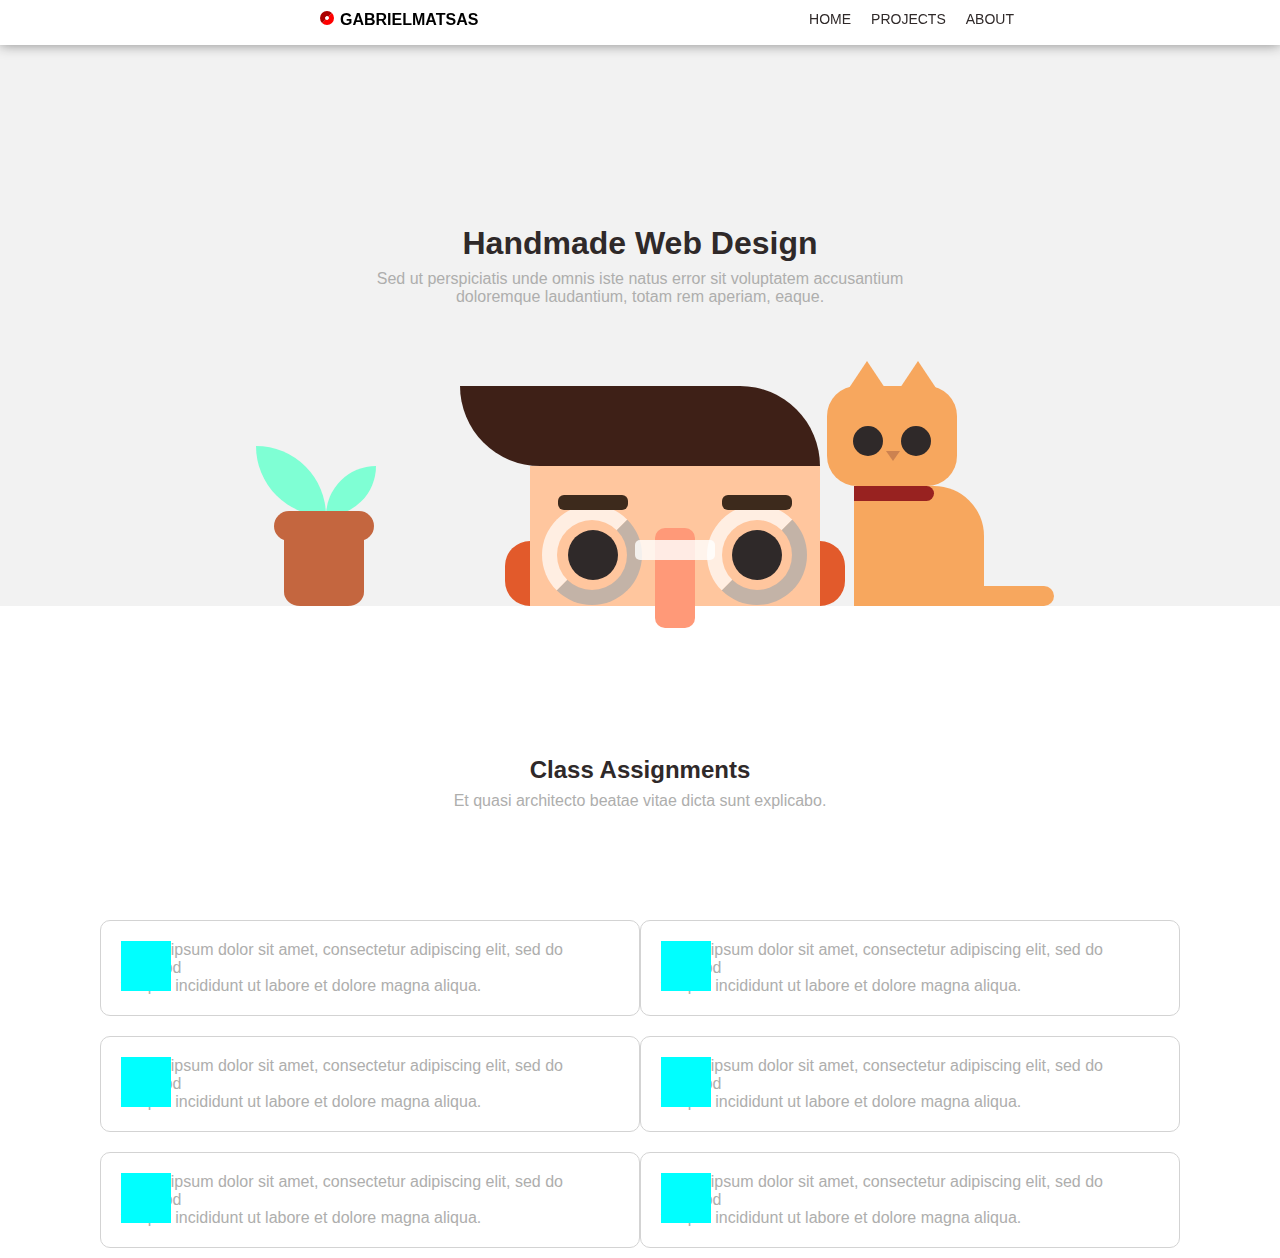
==== index.html @ 191ae633 "updating" ====
<!DOCTYPE html>
<html>

    
    
<head>
    <link rel="stylesheet" href="styles.css">
</head>

    
    
<body>
    
    <div class="navbar">
        <div class="logo">
            <div class="logocircle"></div>
            <div class="logoname"><b>GABRIELMATSAS</b></div>
        </div>
        <div class="navigation">
            <a href="index.html">HOME</a>
            <a href="#">PROJECTS</a>
            <a href="#">ABOUT</a>
        </div>
    </div>
    
    <div class="websitetop">
        <div class="websiteheader"><h1>Handmade Web Design</h1></div>
        
        <div class="websiteheadersubtitle"><p>Sed ut perspiciatis unde omnis iste natus error sit voluptatem accusantium 
        <br>doloremque laudantium, totam rem aperiam, eaque.</p></div>
        
        <div class="websitebanner">
            <div class="leftbox">
                <div class="plant1">
                <div class="plant1leaf1"></div>
                <div class="plant1leaf2"></div>
                <div class="plant1potlip"></div>
                <div class="plant1pot"></div>
    </div>
            </div>
            
            
            <div class="head">
            <div class="hair"></div>
            <div class="face">
                <div class="glasses-left"></div>
                <div class="glasses-right"></div>
                <div class="glasses-bridge"></div>
                <div class="eye-left"></div>
                <div class="eye-right"></div>
                <div class="nose"></div>
                <div class="ear-left"></div>
                <div class="ear-right"></div>
            </div>
            </div>
            <div class="rightbox">
    <div class="cat1">
        <div class="cathead">
            <div class="catear1"></div>
            <div class="catear2"></div>
            <div class="cateye1"></div>
            <div class="cateye2"></div>
            <div class="catnose"></div>
        </div>
        <div class="catbody">
            <div class="catcollar"></div>
            <div class="cattail"></div>
        </div>
    </div>
            </div>
        </div>
        
        <div class="assignmentsheader"><h2>Class Assignments</h2></div>
        
        <div class="assignmentsheadersubtitle"><p>Et quasi architecto beatae vitae dicta sunt explicabo.</p></div>
        
    </div>
        
        <div class="assignments">
            

            <div class="assignmentsrow1">
                <div class="websitesketches">
                    <div class="websitesketcheslogo"></div>
                    <div class="websitesketchesdesc">
                        <p>Lorem ipsum dolor sit amet, consectetur adipiscing elit, sed do eiusmod<br>tempor incididunt ut labore et dolore magna aliqua.</p></div>
                </div>
                <div class="independentstudies">
                    <div class="independentstudieslogo"></div>
                    <div class="independentstudiesdesc">
                        <p>Lorem ipsum dolor sit amet, consectetur adipiscing elit, sed do eiusmod<br>tempor incididunt ut labore et dolore magna aliqua.</p></div>
                </div>
            </div>
        
            <div class="assignmentsrow2">
                <div class="arenachannel">
                    <div class="arenachannellogo"></div>
                    <div class="arenachanneldesc">
                        <p>Lorem ipsum dolor sit amet, consectetur adipiscing elit, sed do eiusmod<br>tempor incididunt ut labore et dolore magna aliqua.</p></div>
                </div>
                <div class="instagram">
                    <div class="instagramlogo"></div>
                    <div class="instagramdesc">
                        <p>Lorem ipsum dolor sit amet, consectetur adipiscing elit, sed do eiusmod<br>tempor incididunt ut labore et dolore magna aliqua.</p></div>
                </div>
            </div>
     
            <div class="assignmentsrow3">
                <div class="classzoom">
                    <div class="classzoomlogo"></div>
                    <div class="classzoomdesc">
                        <p>Lorem ipsum dolor sit amet, consectetur adipiscing elit, sed do eiusmod<br>tempor incididunt ut labore et dolore magna aliqua.</p></div>
                </div>
                <div class="classwebsite">
                    <div class="classwebsitelogo"></div>
                    <div class="classwebsitedesc">
                        <p>Lorem ipsum dolor sit amet, consectetur adipiscing elit, sed do eiusmod<br>tempor incididunt ut labore et dolore magna aliqua.</p></div>
                </div>
            </div>
            
            
        </div>
    
</body>

    
    
</html>
---- styles.css ----
* {
    margin: 0;
    padding: 0;
    box-sizing: border-box;
}

body
{
    background-color: #f2f2f2;
    font-family: 'helvetica', sans-serif;
    font-style: normal;
    margin: 0px;
    padding: 0px;
}

a {
    font-family: 'helvetica', sans-serif;
    font-size: 14px;
    font-style: bold; 
    color: #2f2929;
    text-decoration: none;
    padding-left: 10px;
    padding-right: 10px;
}

h1
{
    font-family: 'helvetica', sans-serif;
    font-style: normal; 
    color: #2f2929;
}

h2 {
    font-family: 'helvetica', sans-serif;
    font-style: normal; 
    color: #2f2929;
}

h3 {
    font-family: 'helvetica', sans-serif;
    font-style: normal; 
    color: #2f2929;
    font-size: 16px;
}

p {
    font-family: 'helvetica', sans-serif;
    font-style: normal; 
    color: #aeaead; 
}

.navbar {
    z-index: 99999;
    position: sticky;
    top: 0;
    display: flex;
    margin: 0;
    background-color: #ffffff;
    width: 100vw;
    height: 45px;
    box-shadow: 0px 0px 12px 0px #888888;
}

.logo {
    position: absolute;
    display: flex;
    left: 25%;
    top: 25%;
}

.logocircle {
    position: absolute;
    width: 14px;
    height: 14px;
    border-style: inset;
    border-color: red;
    border-radius: 50%;
    border-width: 5px;
}

.logoname {
    padding-left: 20px;
}

.navigation {
    position: absolute;
    display: flex;
    right: 20%;
    top: 25%;
}

.websitetop {
    position: flex;
    align-items: center;
    align-content: center;
    text-align: center;
}

.websiteheader {
    padding-top: 180px;

}

.websiteheadersubtitle {
    padding-top: 8px;
}

.websitebanner {
    margin: 0;
    padding-top: 100px;
    box-sizing: border-box;
    width: 100vw;
    height: 300px;
    display: flex;
    justify-content: center;
    align-items: center;
}

.leftbox {
    left: 20%;
    display: flex;
    position: absolute;
    width: 200px;
    height: 200px;
}

.plant1 {
    display: flex;
    position: absolute;
    height: 200px;
    width: 200px;
}

.plant1leaf1 {
    position: absolute;
    background-color: aquamarine;
    height: 50px;
    width: 50px;
    border-radius: 50px 0;
    transform: translate (-50%, -50%);
    right: 40%;
    top: 60px;
}

.plant1leaf2 {
    position: absolute;
    background-color: aquamarine;
    height: 70px;
    width: 70px;
    border-radius: 0 70px;
    transform: translate (-50%, -50%);
    top: 40px;
}

.plant1potlip {
    position: absolute;
    background-color: #c4663f;
    height: 30px;
    width: 100px;
    border-radius: 25px;
    top: 105px;
    left: 9%;
}

.plant1pot {
    position: absolute;
    background-color: #c4663f;
    height: 70px;
    width: 80px;
    border-bottom-left-radius: 20%;
    border-bottom-right-radius: 20%;
    top: 130px;
    left: 14%;
}

.head {
    z-index: 9999;
    position: absolute;
    width: 360px;
    height: 240px;
}

.hair {
    position: absolute;
    width: 360px;
    height: 80px;
    background: #3e2017;
    border-radius: 0 130px 0 130px;
}

.face {
    position: absolute;
    width: 290px;
    height: 140px;
    background: #ffc69e;
    top: 80px;
    right: 0;
}

.eye-right {
    z-index: 9999;
    position: absolute;
    width: 50px;
    height: 50px;
    background: #2f2929;
    border-radius: 50%;
    top: 46%;
    right: 13%;
}

.eye-left {
    z-index: 9999;
    position: absolute;
    width: 50px;
    height: 50px;
    background: #2f2929;
    border-radius: 50%;
    top: 46%;
    left: 13%;
}

.eye-left:before {
    content: '';
    position: absolute;
    width: 70px;
    height: 15px;
    background: #3d2a1c;
    border-radius: 6px;
    transform: translate(-50%);
    bottom: 140%;
}

.eye-right:before {
    content: '';
    position: absolute;
    width: 70px;
    height: 15px;
    background: #3d2a1c;
    border-radius: 6px;
    transform: translate(-50%);
    bottom: 140%;
}

.glasses-left {
    z-index: 9998;
    position: absolute;
    width: 100px;
    height: 100px;
    opacity: 70%;
    background: #ffc69e;
    border-radius: 50%;
    top: 28%;
    left: 4%;
    border-style: outset;
    border-color: white;
    border-width: 15px;
}

.glasses-right {
    z-index: 9998;
    position: absolute;
    width: 100px;
    height: 100px;
    opacity: 70%;
    background: #ffc69e;
    border-radius: 50%;
    top: 28%;
    right: 4.5%;
    border-style: outset;
    border-color: white;
    border-width: 15px;
}

.glasses-bridge {
    z-index: 9999;
    position: absolute;
    opacity: 80%;
    background-color: white;
    width: 80px;
    height: 20px;
    top: 60%;  
    left: 50%;
    transform: translate(-50%, -50%);
    border-radius: 5px 5px 5px 5px;
}

.nose {
    position: absolute;
    width: 40px;
    height: 100px;
    background: #ff9978;
    border-radius: 10px;
    top: 80%;
    left: 50%;
    transform: translate(-50%, -50%);
}

.ear-left {
    position: absolute;
    width: 25px;
    height: 65px;
    background: #e25a2b;
    top: 75px;
    left: -25px;
    border-radius: 50px 0 0 50px;
}

.ear-right {
    position: absolute;
    width: 25px;
    height: 65px;
    background: #e25a2b;
    top: 75px;
    right: -25px;
    border-radius: 0 50px 50px 0;
}

.rightbox {
    z-index: 0;
    right: 20%;
    display: flex;
    position: absolute;
    width: 200px;
    height: 200px;
}

.cat1 {
    position: absolute;
    display: flex;
    position: absolute;
    height: 500px;
    width: 350px;
}

.cathead {
    position: absolute;
    top: -20px;
    left: 3px;
    background-color: #f7a75e;
    height: 100px;
    width: 130px;
    border-radius: 30px;
}

.catear1 {
    position: absolute;
    top: -25px;
    left: 15%;
    height: 0;
    width: 0;
    border-bottom: 30px solid #f7a75e;
    border-left: 20px solid transparent;
    border-right: 20px solid transparent;
}

.catear2 {
    position: absolute;
    top: -25px;
    right: 15%;
    height: 0;
    width: 0;
    border-bottom: 30px solid #f7a75e;
    border-left: 20px solid transparent;
    border-right: 20px solid transparent;
}

.cateye1 {
    position: absolute;
    background-color: #2f2929;
    height: 30px;
    width: 30px;
    border-radius: 50%;
    left: 20%;
    top: 40px;
}

.cateye2 {
    position: absolute;
    background-color: #2f2929;
    height: 30px;
    width: 30px;
    border-radius: 50%;
    right: 20%;
    top: 40px;
}

.catnose {
    position: absolute;
    height: 0;
    width: 0;
    border-top: 10px solid #cc8250;
    border-left: 7px solid transparent;
    border-right: 7px solid transparent;
    left: 45%;
    top: 65px;
}

.catbody {
    background-color: #f7a75e;
    height: 120px;
    width: 130px;
    position: absolute;
    left: 30px;
    border-top-right-radius: 50px;
    top: 80px;
}

.catcollar {
    position: absolute;
    background-color: #982220;
    height: 15px;
    width: 80px;
    border-top-right-radius: 10px;
    border-bottom-right-radius: 10px;
}

.cattail {
    position: absolute;
    background-color: #f7a75e;
    height: 20px;
    width: 80px;
    bottom: 0px;
    right: -70px;
    border-bottom-right-radius: 30px;
    border-top-right-radius: 30px;
}

.assignmentsheader {
    background-color: #ffffff;
    padding-top: 150px;
}

.assignmentsheadersubtitle {
        background-color: #ffffff;
        padding-top: 8px;

}

.assignments {
    position: absolute;
    display: block;
    padding-top: 100px;
    background-color: #ffffff;
    width: 100vw;
}

.assignmentsrow1{
    display: flex;
    padding: 10px 100px 10px 100px;
    width: 100vw;
}

.websitesketches {
    border: 1px solid lightgray;
    border-radius: 10px;
    padding: 20px;
    flex: 50%;
}

.websitesketcheslogo {
    position: absolute;
    background-color: aqua;
    width: 50px;
    height: 50px;
}

.websitesketchesdesc {
    display: flex;
}

.independentstudies {
    border: 1px solid lightgray;
    border-radius: 10px;
    padding: 20px;
    flex: 50%;
}

.independentstudieslogo {
    position: absolute;
    background-color: aqua;
    width: 50px;
    height: 50px;
}

.independentstudiesdesc {
    display: flex;
}

.assignmentsrow2 {
    display: flex;
    padding: 10px 100px 10px 100px;
    width: 100vw;
}

.arenachannel {
    border: 1px solid lightgray;
    border-radius: 10px;
    padding: 20px;
    flex: 50%;
}

.arenachannellogo {
    position: absolute;
    background-color: aqua;
    width: 50px;
    height: 50px;
}

.arenachanneldesc {
    display: flex;
}

.instagram {
    border: 1px solid lightgray;
    border-radius: 10px;
    padding: 20px;
    flex: 50%;
}

.instagramlogo {
    position: absolute;
    background-color: aqua;
    width: 50px;
    height: 50px;
}

.instagramdesc {
    display: flex;
}

.assignmentsrow3{
    display: flex;
    padding: 10px 100px 10px 100px;
    width: 100vw;
}

.classzoom {
    border: 1px solid lightgray;
    border-radius: 10px;
    padding: 20px;
    flex: 50%;
}

.classzoomlogo {
    position: absolute;
    background-color: aqua;
    width: 50px;
    height: 50px;
}

.classzoomdesc {
    display: flex;
}

.classwebsite {
    border: 1px solid lightgray;
    border-radius: 10px;
    padding: 20px;
    flex: 50%;
}

.classwebsitelogo {
    position: absolute;
    padding-right: 20px;
    background-color: aqua;
    width: 50px;
    height: 50px;
}

.classwebsitedesc {
    display: flex;
}
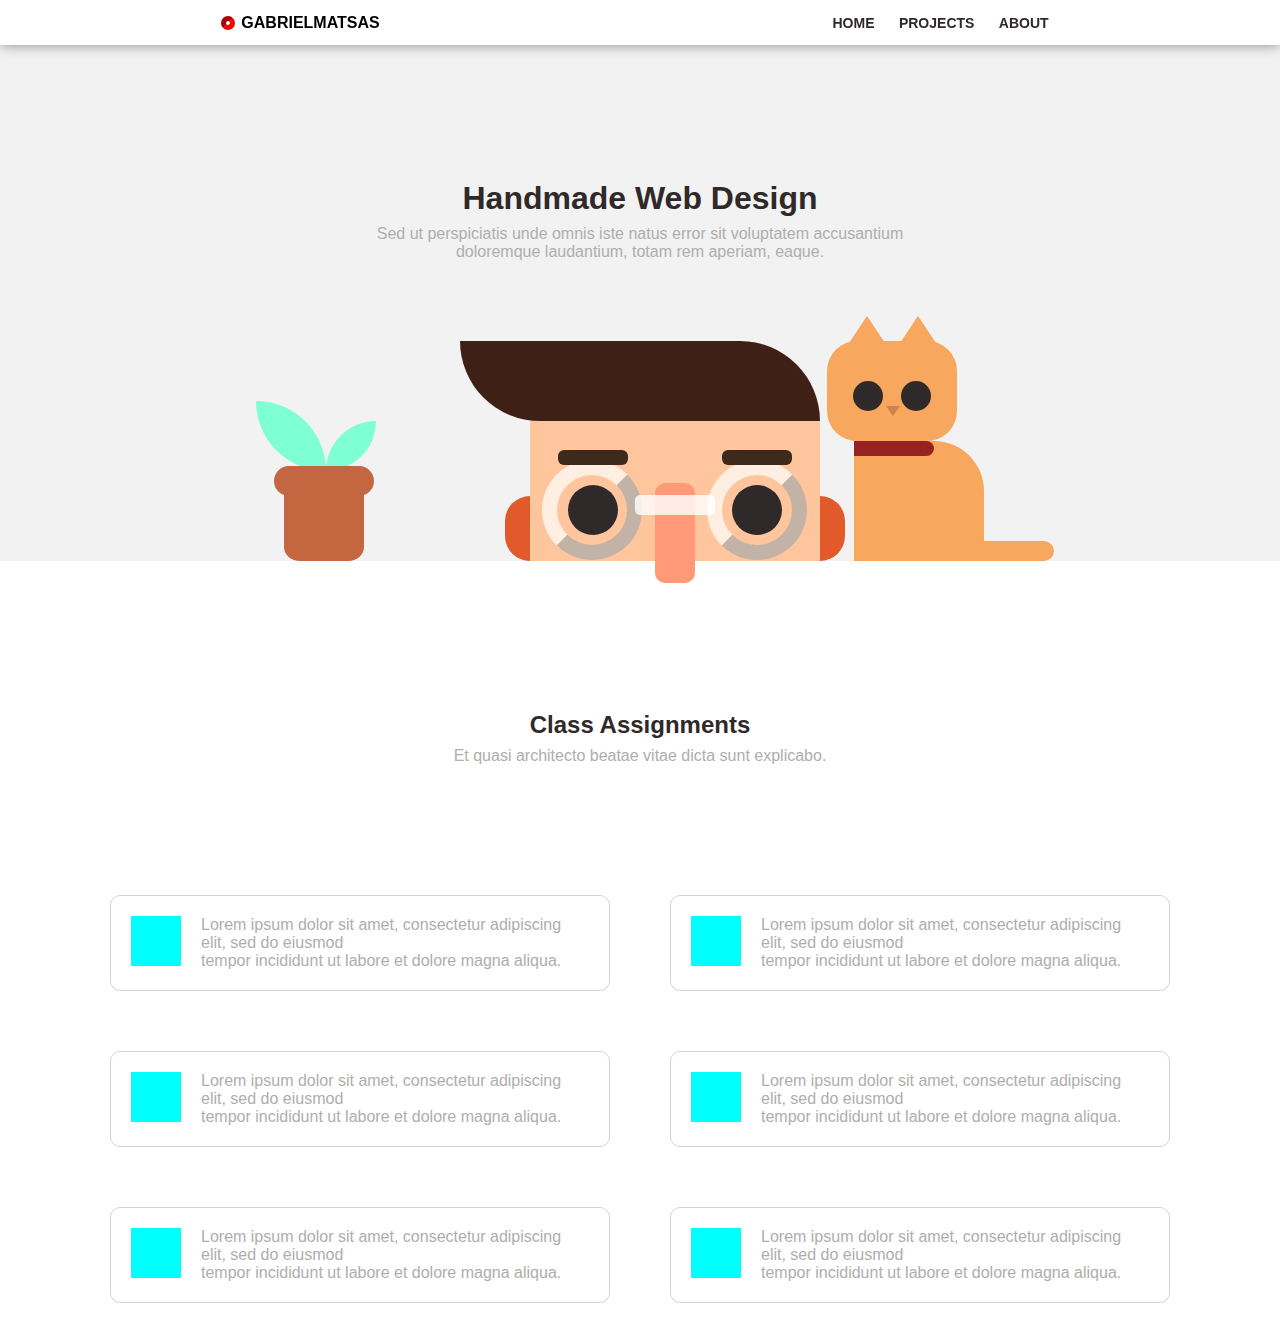
==== commit 9aaadcf8: "fixed flex issues" ====
--- a/index.html
+++ b/index.html
@@ -5,6 +5,7 @@
     
 <head>
     <link rel="stylesheet" href="styles.css">
+    <meta name="viewport" content="width=device-width, initial-scale=1.0">
 </head>
 
     
@@ -79,48 +80,47 @@
         <div class="assignments">
             
 
-            <div class="assignmentsrow1">
-                <div class="websitesketches">
-                    <div class="websitesketcheslogo"></div>
-                    <div class="websitesketchesdesc">
+  
+                <div class="assignmentblock">
+                    <div class="assignmentlogo"></div>
+                    <div class="desc">
                         <p>Lorem ipsum dolor sit amet, consectetur adipiscing elit, sed do eiusmod<br>tempor incididunt ut labore et dolore magna aliqua.</p></div>
                 </div>
-                <div class="independentstudies">
-                    <div class="independentstudieslogo"></div>
-                    <div class="independentstudiesdesc">
+                <div class="assignmentblock">
+                    <div class="assignmentlogo"></div>
+                    <div class="desc">
                         <p>Lorem ipsum dolor sit amet, consectetur adipiscing elit, sed do eiusmod<br>tempor incididunt ut labore et dolore magna aliqua.</p></div>
                 </div>
-            </div>
         
-            <div class="assignmentsrow2">
-                <div class="arenachannel">
-                    <div class="arenachannellogo"></div>
-                    <div class="arenachanneldesc">
+        
+    
+                <div class="assignmentblock">
+                    <div class="assignmentlogo"></div>
+                    <div class="desc">
                         <p>Lorem ipsum dolor sit amet, consectetur adipiscing elit, sed do eiusmod<br>tempor incididunt ut labore et dolore magna aliqua.</p></div>
                 </div>
-                <div class="instagram">
-                    <div class="instagramlogo"></div>
-                    <div class="instagramdesc">
+                <div class="assignmentblock">
+                    <div class="assignmentlogo"></div>
+                    <div class="desc">
                         <p>Lorem ipsum dolor sit amet, consectetur adipiscing elit, sed do eiusmod<br>tempor incididunt ut labore et dolore magna aliqua.</p></div>
                 </div>
-            </div>
+      
      
-            <div class="assignmentsrow3">
-                <div class="classzoom">
-                    <div class="classzoomlogo"></div>
-                    <div class="classzoomdesc">
+           
+                <div class="assignmentblock">
+                    <div class="assignmentlogo"></div>
+                    <div class="desc">
                         <p>Lorem ipsum dolor sit amet, consectetur adipiscing elit, sed do eiusmod<br>tempor incididunt ut labore et dolore magna aliqua.</p></div>
                 </div>
-                <div class="classwebsite">
-                    <div class="classwebsitelogo"></div>
-                    <div class="classwebsitedesc">
+                <div class="assignmentblock">
+                    <div class="assignmentlogo"></div>
+                    <div class="desc">
                         <p>Lorem ipsum dolor sit amet, consectetur adipiscing elit, sed do eiusmod<br>tempor incididunt ut labore et dolore magna aliqua.</p></div>
                 </div>
-            </div>
+          
             
             
         </div>
-    
 </body>
 
     
--- a/styles.css
+++ b/styles.css
@@ -11,12 +11,15 @@
     font-style: normal;
     margin: 0px;
     padding: 0px;
+    overflow-x: hidden;
+    max-width: 100vw;
 }
 
 a {
     font-family: 'helvetica', sans-serif;
     font-size: 14px;
-    font-style: bold; 
+    font-style: bold;
+    font-weight: 550;
     color: #2f2929;
     text-decoration: none;
     padding-left: 10px;
@@ -51,9 +54,12 @@
 
 .navbar {
     z-index: 99999;
-    position: sticky;
+    position: fixed;
     top: 0;
     display: flex;
+    align-items: center;
+    justify-content: center;
+    justify-content: space-around;
     margin: 0;
     background-color: #ffffff;
     width: 100vw;
@@ -62,14 +68,15 @@
 }
 
 .logo {
-    position: absolute;
-    display: flex;
-    left: 25%;
-    top: 25%;
+    display: flex;
+    height: 100%;
+    align-items: center;
+
 }
 
 .logocircle {
     position: absolute;
+    display: flex;
     width: 14px;
     height: 14px;
     border-style: inset;
@@ -79,14 +86,13 @@
 }
 
 .logoname {
+
+    display: flex;
     padding-left: 20px;
 }
 
 .navigation {
-    position: absolute;
-    display: flex;
-    right: 20%;
-    top: 25%;
+
 }
 
 .websitetop {
@@ -109,11 +115,12 @@
     margin: 0;
     padding-top: 100px;
     box-sizing: border-box;
-    width: 100vw;
+    max-width: 100vw;
     height: 300px;
     display: flex;
     justify-content: center;
     align-items: center;
+    overflow-x: hidden;
 }
 
 .leftbox {
@@ -437,136 +444,32 @@
 }
 
 .assignments {
-    position: absolute;
     display: block;
+    display: flex;
+    flex-wrap: wrap;
     padding-top: 100px;
     background-color: #ffffff;
-    width: 100vw;
-}
-
-.assignmentsrow1{
-    display: flex;
-    padding: 10px 100px 10px 100px;
-    width: 100vw;
-}
-
-.websitesketches {
+    width: 100%;
+    justify-content: center;
+}
+
+.assignmentblock {
+    display: flex;
+    margin: 30px;
     border: 1px solid lightgray;
     border-radius: 10px;
     padding: 20px;
-    flex: 50%;
-}
-
-.websitesketcheslogo {
-    position: absolute;
+    width: 500px;
+}
+
+.assignmentlogo {
+    margin-right: 20px;
     background-color: aqua;
-    width: 50px;
-    height: 50px;
-}
-
-.websitesketchesdesc {
-    display: flex;
-}
-
-.independentstudies {
-    border: 1px solid lightgray;
-    border-radius: 10px;
-    padding: 20px;
-    flex: 50%;
-}
-
-.independentstudieslogo {
-    position: absolute;
-    background-color: aqua;
-    width: 50px;
-    height: 50px;
-}
-
-.independentstudiesdesc {
-    display: flex;
-}
-
-.assignmentsrow2 {
-    display: flex;
-    padding: 10px 100px 10px 100px;
-    width: 100vw;
-}
-
-.arenachannel {
-    border: 1px solid lightgray;
-    border-radius: 10px;
-    padding: 20px;
-    flex: 50%;
-}
-
-.arenachannellogo {
-    position: absolute;
-    background-color: aqua;
-    width: 50px;
-    height: 50px;
-}
-
-.arenachanneldesc {
-    display: flex;
-}
-
-.instagram {
-    border: 1px solid lightgray;
-    border-radius: 10px;
-    padding: 20px;
-    flex: 50%;
-}
-
-.instagramlogo {
-    position: absolute;
-    background-color: aqua;
-    width: 50px;
-    height: 50px;
-}
-
-.instagramdesc {
-    display: flex;
-}
-
-.assignmentsrow3{
-    display: flex;
-    padding: 10px 100px 10px 100px;
-    width: 100vw;
-}
-
-.classzoom {
-    border: 1px solid lightgray;
-    border-radius: 10px;
-    padding: 20px;
-    flex: 50%;
-}
-
-.classzoomlogo {
-    position: absolute;
-    background-color: aqua;
-    width: 50px;
-    height: 50px;
-}
-
-.classzoomdesc {
-    display: flex;
-}
-
-.classwebsite {
-    border: 1px solid lightgray;
-    border-radius: 10px;
-    padding: 20px;
-    flex: 50%;
-}
-
-.classwebsitelogo {
-    position: absolute;
-    padding-right: 20px;
-    background-color: aqua;
-    width: 50px;
-    height: 50px;
-}
-
-.classwebsitedesc {
-    display: flex;
+    min-width: 50px;
+    min-height: 50px;
+    max-height: 50px;
+}
+
+.desc {
+    width: 100%;
 }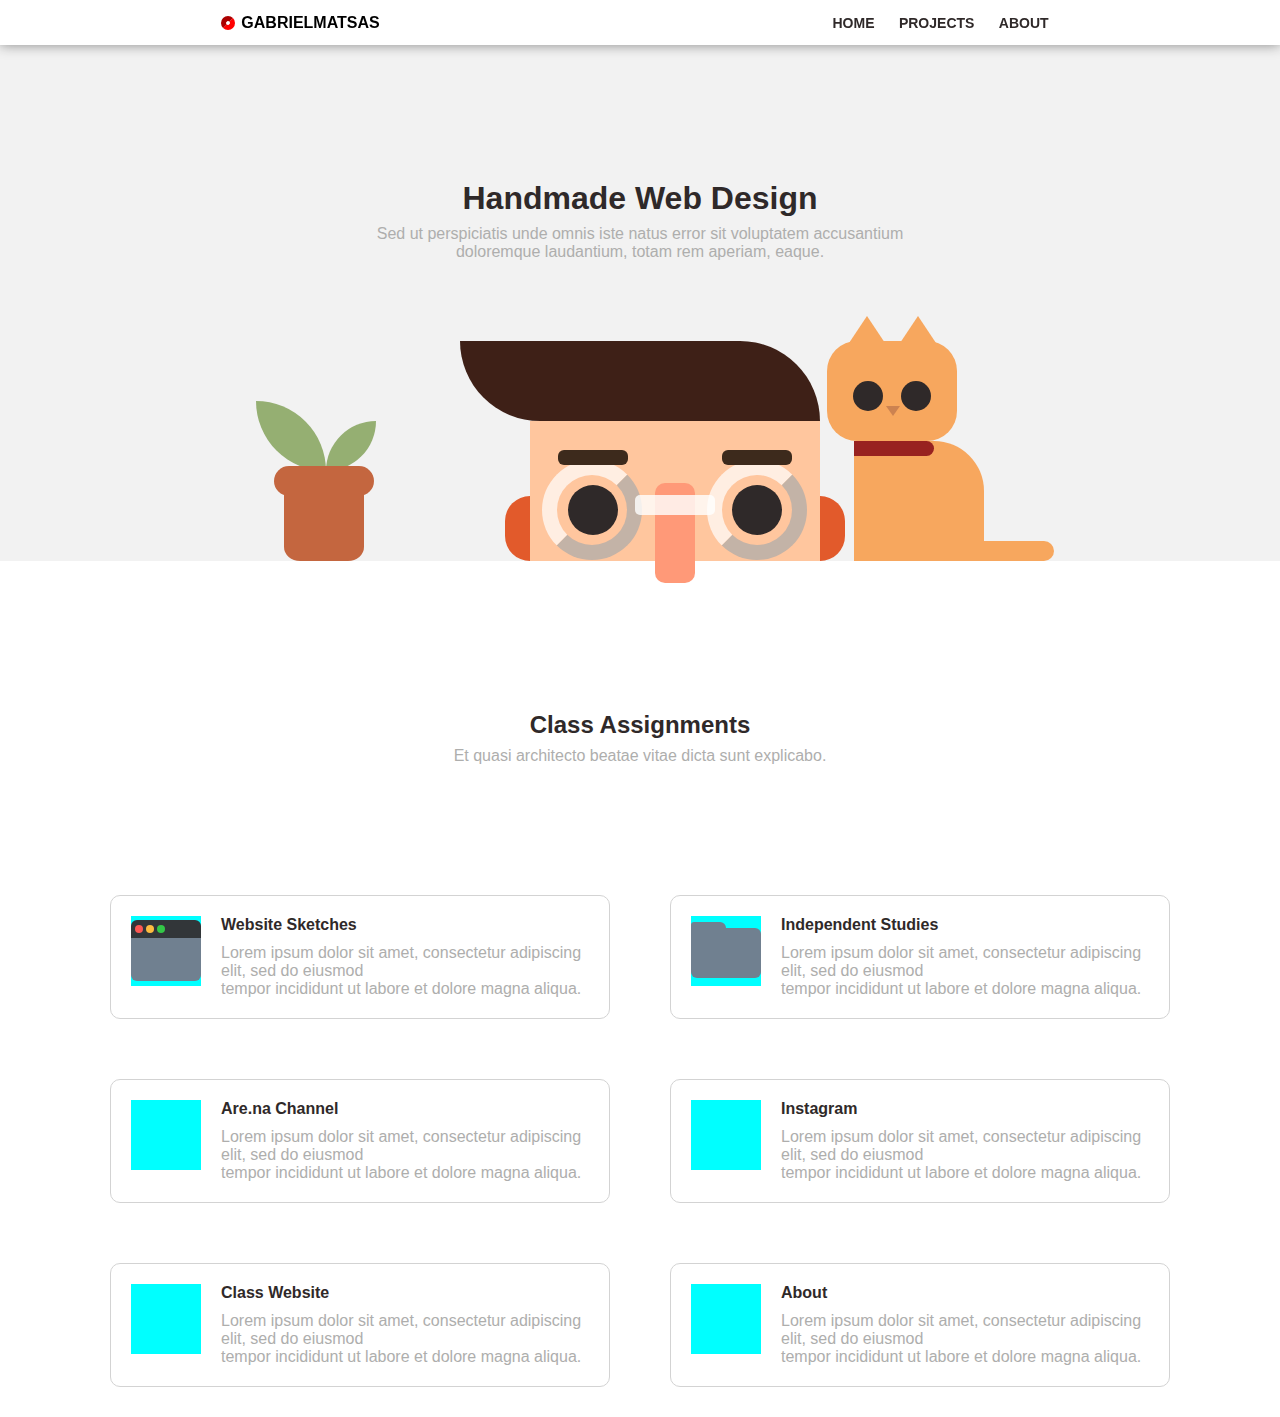
==== commit 8599fae4: "adding icons" ====
--- a/index.html
+++ b/index.html
@@ -82,13 +82,21 @@
 
   
                 <div class="assignmentblock">
-                    <div class="assignmentlogo"></div>
+                    <div class="assignmentlogo">
+                        <div class="websitelogo">
+                            <div class="close"></div>    
+                            <div class="minimize"></div>
+                            <div class="maximize"></div></div></div>
                     <div class="desc">
+                        <h3>Website Sketches</h3>
                         <p>Lorem ipsum dolor sit amet, consectetur adipiscing elit, sed do eiusmod<br>tempor incididunt ut labore et dolore magna aliqua.</p></div>
                 </div>
                 <div class="assignmentblock">
-                    <div class="assignmentlogo"></div>
+                    <div class="assignmentlogo">
+                        <div class="folder"></div>
+                    </div>
                     <div class="desc">
+                        <h3>Independent Studies</h3>
                         <p>Lorem ipsum dolor sit amet, consectetur adipiscing elit, sed do eiusmod<br>tempor incididunt ut labore et dolore magna aliqua.</p></div>
                 </div>
         
@@ -97,11 +105,13 @@
                 <div class="assignmentblock">
                     <div class="assignmentlogo"></div>
                     <div class="desc">
+                        <h3>Are.na Channel</h3>
                         <p>Lorem ipsum dolor sit amet, consectetur adipiscing elit, sed do eiusmod<br>tempor incididunt ut labore et dolore magna aliqua.</p></div>
                 </div>
                 <div class="assignmentblock">
                     <div class="assignmentlogo"></div>
                     <div class="desc">
+                        <h3>Instagram</h3>
                         <p>Lorem ipsum dolor sit amet, consectetur adipiscing elit, sed do eiusmod<br>tempor incididunt ut labore et dolore magna aliqua.</p></div>
                 </div>
       
@@ -110,11 +120,13 @@
                 <div class="assignmentblock">
                     <div class="assignmentlogo"></div>
                     <div class="desc">
+                        <h3>Class Website</h3>
                         <p>Lorem ipsum dolor sit amet, consectetur adipiscing elit, sed do eiusmod<br>tempor incididunt ut labore et dolore magna aliqua.</p></div>
                 </div>
                 <div class="assignmentblock">
                     <div class="assignmentlogo"></div>
                     <div class="desc">
+                        <h3>About</h3>
                         <p>Lorem ipsum dolor sit amet, consectetur adipiscing elit, sed do eiusmod<br>tempor incididunt ut labore et dolore magna aliqua.</p></div>
                 </div>
           
--- a/styles.css
+++ b/styles.css
@@ -43,6 +43,7 @@
     font-family: 'helvetica', sans-serif;
     font-style: normal; 
     color: #2f2929;
+    padding-bottom: 10px;
     font-size: 16px;
 }
 
@@ -140,7 +141,7 @@
 
 .plant1leaf1 {
     position: absolute;
-    background-color: aquamarine;
+    background-color: #95af72;
     height: 50px;
     width: 50px;
     border-radius: 50px 0;
@@ -151,7 +152,7 @@
 
 .plant1leaf2 {
     position: absolute;
-    background-color: aquamarine;
+    background-color: #95af72;
     height: 70px;
     width: 70px;
     border-radius: 0 70px;
@@ -440,7 +441,6 @@
 .assignmentsheadersubtitle {
         background-color: #ffffff;
         padding-top: 8px;
-
 }
 
 .assignments {
@@ -465,11 +465,81 @@
 .assignmentlogo {
     margin-right: 20px;
     background-color: aqua;
-    min-width: 50px;
-    min-height: 50px;
-    max-height: 50px;
+    min-width: 70px;
+    min-height: 70px;
+    max-height: 70px;
 }
 
 .desc {
     width: 100%;
+}
+
+.folder {
+    width: 70px;
+    height: 50px;
+    margin-top: 12px;
+    position: absolute;
+    background-color: #708090;
+    border-radius: 0 6px 6px 6px;
+}
+
+.folder:before {
+    content: '';
+    width: 50%;
+    height: 6px;
+    border-radius: 10px 20px 0 0;
+    background-color: #708090;
+    position: absolute;
+    top: -6px;
+    left: 0px;
+}
+
+.websitelogo {
+    width: 70px;
+    height: 55px;
+    margin-top: 10px;
+    position: absolute;
+    background-color: #708090;
+    border-radius: 6px 6px 6px 6px;
+}
+
+.websitelogo:before {
+    content: '';
+    width: 70px;
+    height: 18px;
+    border-radius: 6px 6px 0 0;
+    background-color: #323639;
+    position: absolute;
+    top: -6px;
+    left: 0px;
+}
+
+.close{
+    position: absolute;
+    width: 8px;
+    height: 8px;
+    border-radius: 50%;
+    top: -1px;
+    margin-left: 4px;
+    background-color: #fc5753;
+}
+
+.minimize{
+    position: absolute;
+    width: 8px;
+    height: 8px;
+    border-radius: 50%;
+    top: -1px;
+    margin-left: 15px;
+    background-color: #fdbc40;
+}
+
+.maximize {
+    position: absolute;
+    width: 8px;
+    height: 8px;
+    border-radius: 50%;
+    top: -1px;
+    margin-left: 26px;
+    background-color: #33c747;   
 }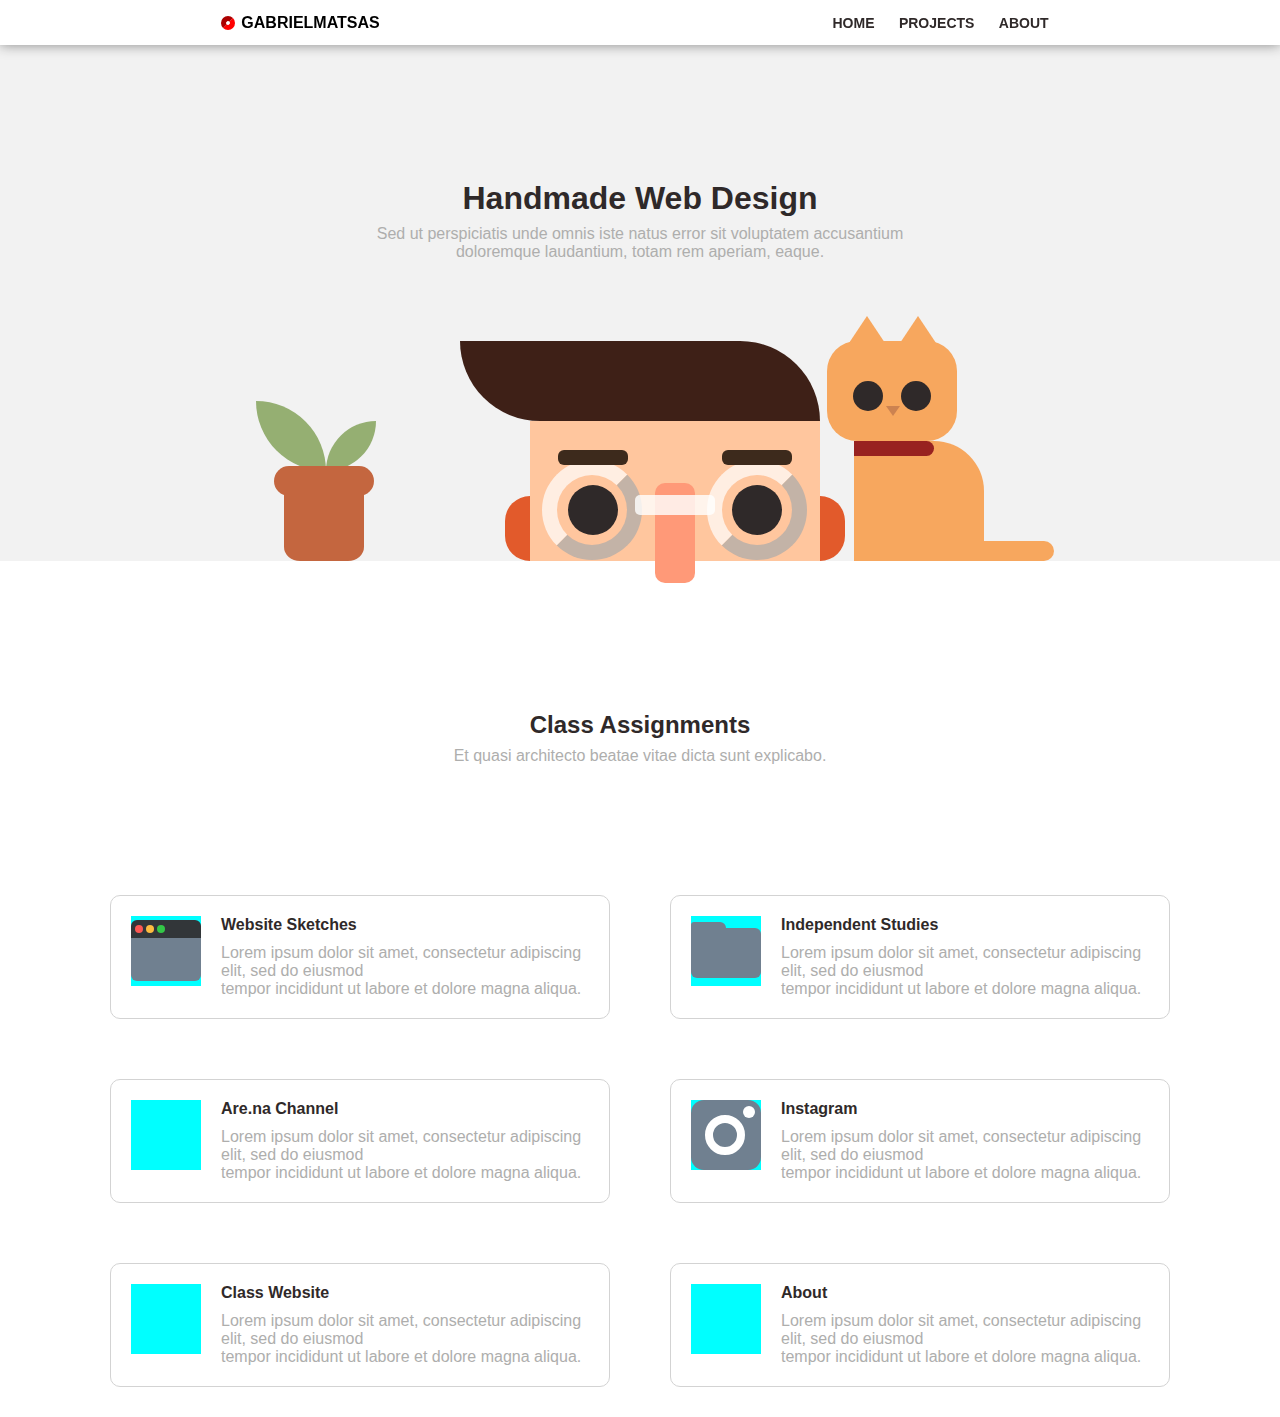
==== commit 76f9fbfd: "more logos" ====
--- a/index.html
+++ b/index.html
@@ -109,7 +109,11 @@
                         <p>Lorem ipsum dolor sit amet, consectetur adipiscing elit, sed do eiusmod<br>tempor incididunt ut labore et dolore magna aliqua.</p></div>
                 </div>
                 <div class="assignmentblock">
-                    <div class="assignmentlogo"></div>
+                    <div class="assignmentlogo">
+                        <div class="instagramlogo">
+                            <div class="lenscircle"></div>    <div class="flash"></div>
+                        </div>
+                    </div>
                     <div class="desc">
                         <h3>Instagram</h3>
                         <p>Lorem ipsum dolor sit amet, consectetur adipiscing elit, sed do eiusmod<br>tempor incididunt ut labore et dolore magna aliqua.</p></div>
--- a/styles.css
+++ b/styles.css
@@ -542,4 +542,33 @@
     top: -1px;
     margin-left: 26px;
     background-color: #33c747;   
+}
+
+.instagramlogo {
+    width: 70px;
+    height: 70px;
+    position: absolute;
+    background-color: #708090;
+    border-radius: 13px 13px 13px 13px;
+}
+
+.lenscircle {
+    width: 40px;
+    height: 40px;
+    border-radius: 50%;
+    position: absolute;
+    background-color: #708090;
+    left: 14px;
+    top: 15px;
+    border: 8px solid white;
+}
+
+.flash {
+    width: 12px;
+    height: 12px;
+    border-radius: 50%;
+    position: absolute;
+    background-color: white;
+    left: 52px;
+    top: 6px;
 }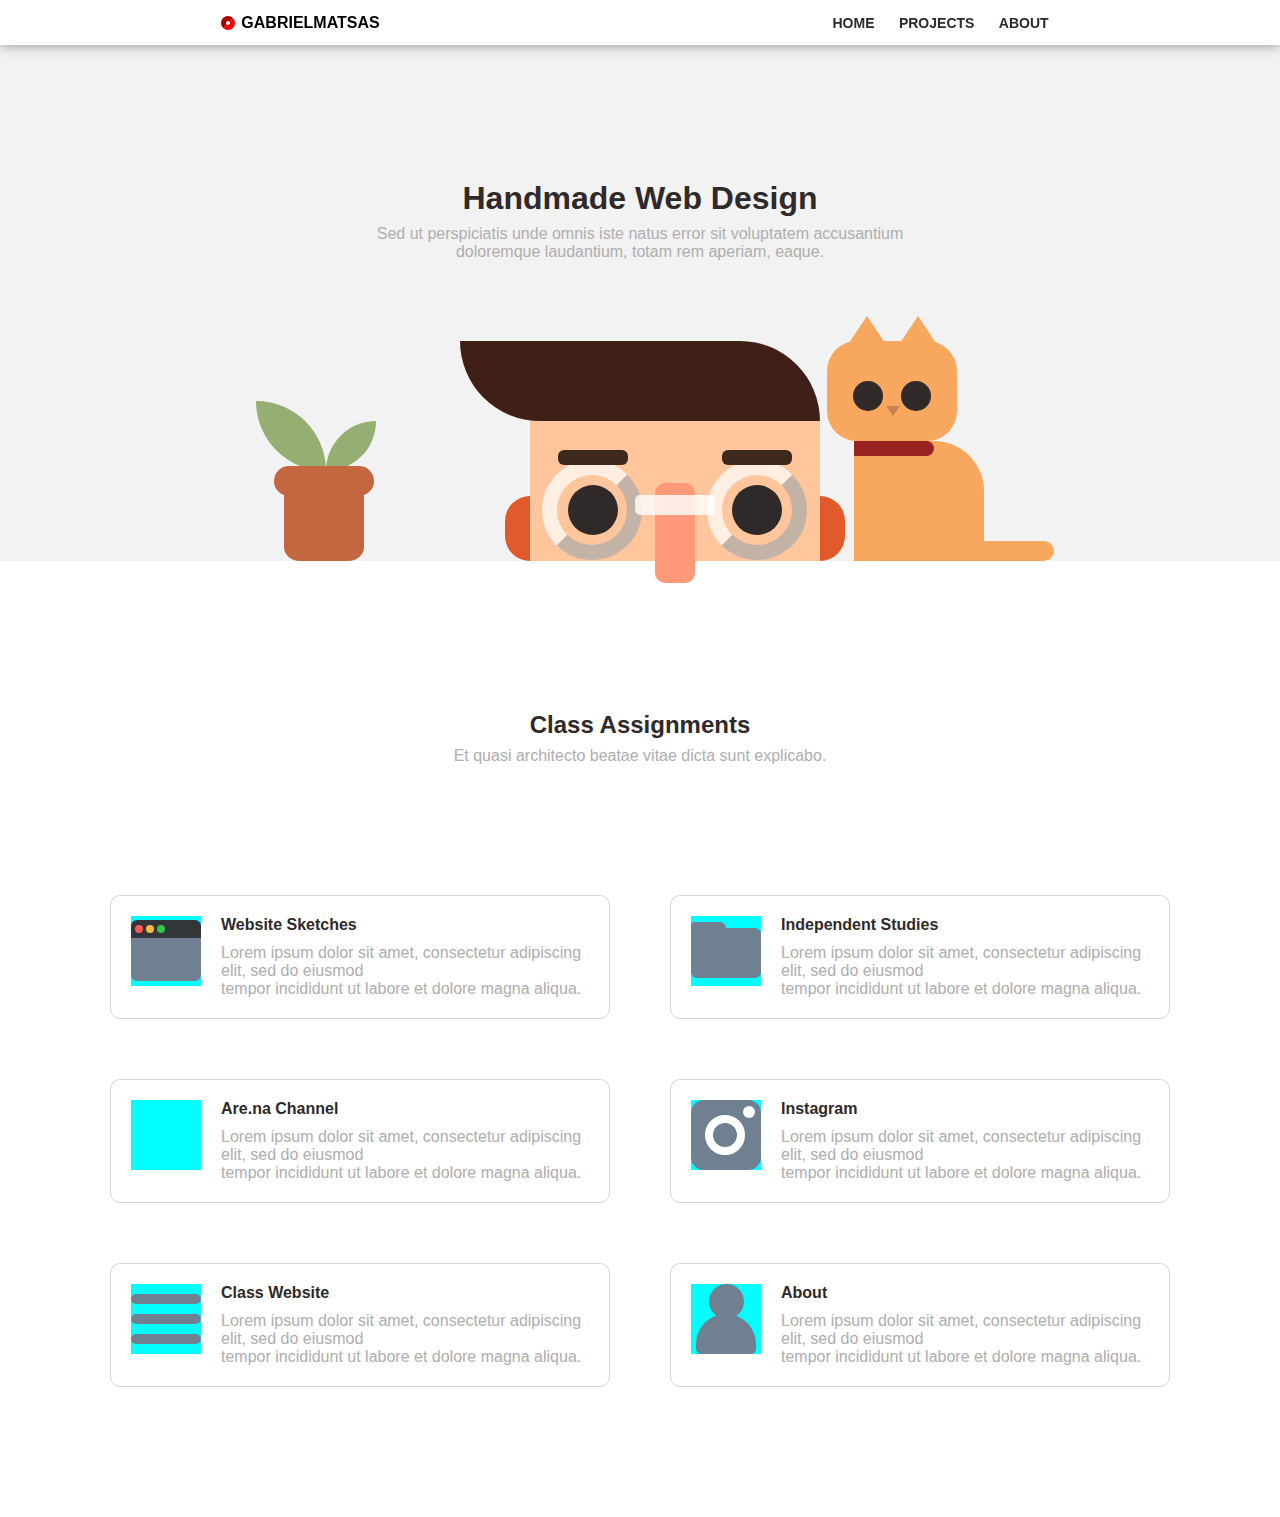
==== commit f2bcb105: "more" ====
--- a/index.html
+++ b/index.html
@@ -122,13 +122,20 @@
      
            
                 <div class="assignmentblock">
-                    <div class="assignmentlogo"></div>
+                    <div class="assignmentlogo">
+                        <div class="burger1"></div>    
+                        <div class="burger2"></div>
+                        <div class="burger3"></div>
+                    </div>
                     <div class="desc">
                         <h3>Class Website</h3>
                         <p>Lorem ipsum dolor sit amet, consectetur adipiscing elit, sed do eiusmod<br>tempor incididunt ut labore et dolore magna aliqua.</p></div>
                 </div>
                 <div class="assignmentblock">
-                    <div class="assignmentlogo"></div>
+                    <div class="assignmentlogo">
+                            <div class="personhead"></div>   
+                            <div class="personbody"></div>
+                    </div>
                     <div class="desc">
                         <h3>About</h3>
                         <p>Lorem ipsum dolor sit amet, consectetur adipiscing elit, sed do eiusmod<br>tempor incididunt ut labore et dolore magna aliqua.</p></div>
--- a/styles.css
+++ b/styles.css
@@ -448,6 +448,7 @@
     display: flex;
     flex-wrap: wrap;
     padding-top: 100px;
+    padding-bottom: 100px;
     background-color: #ffffff;
     width: 100%;
     justify-content: center;
@@ -571,4 +572,50 @@
     background-color: white;
     left: 52px;
     top: 6px;
+}
+
+.personhead {
+    width: 35px;
+    height: 35px;
+    margin-left: 18px;
+    position: absolute;
+    background-color: #708090;
+    border-radius: 50%;
+}
+
+.personbody {
+    width: 60px;
+    height: 40px;
+    margin-top: 30px;
+    margin-left: 5px;
+    position: absolute;
+    background-color: #708090;
+    border-radius: 35px 35px 6px 6px;
+}
+
+.burger1 {
+    width: 70px;
+    height: 10px;
+    position: absolute;
+    background-color: #708090;
+    border-radius: 20px;
+    margin-top: 10px;
+}
+
+.burger2 {
+    width: 70px;
+    height: 10px;
+    position: absolute;
+    background-color: #708090;
+    border-radius: 20px;
+    margin-top: 30px;
+}
+
+.burger3 {
+    width: 70px;
+    height: 10px;
+    position: absolute;
+    background-color: #708090;
+    border-radius: 20px;
+    margin-top: 50px;
 }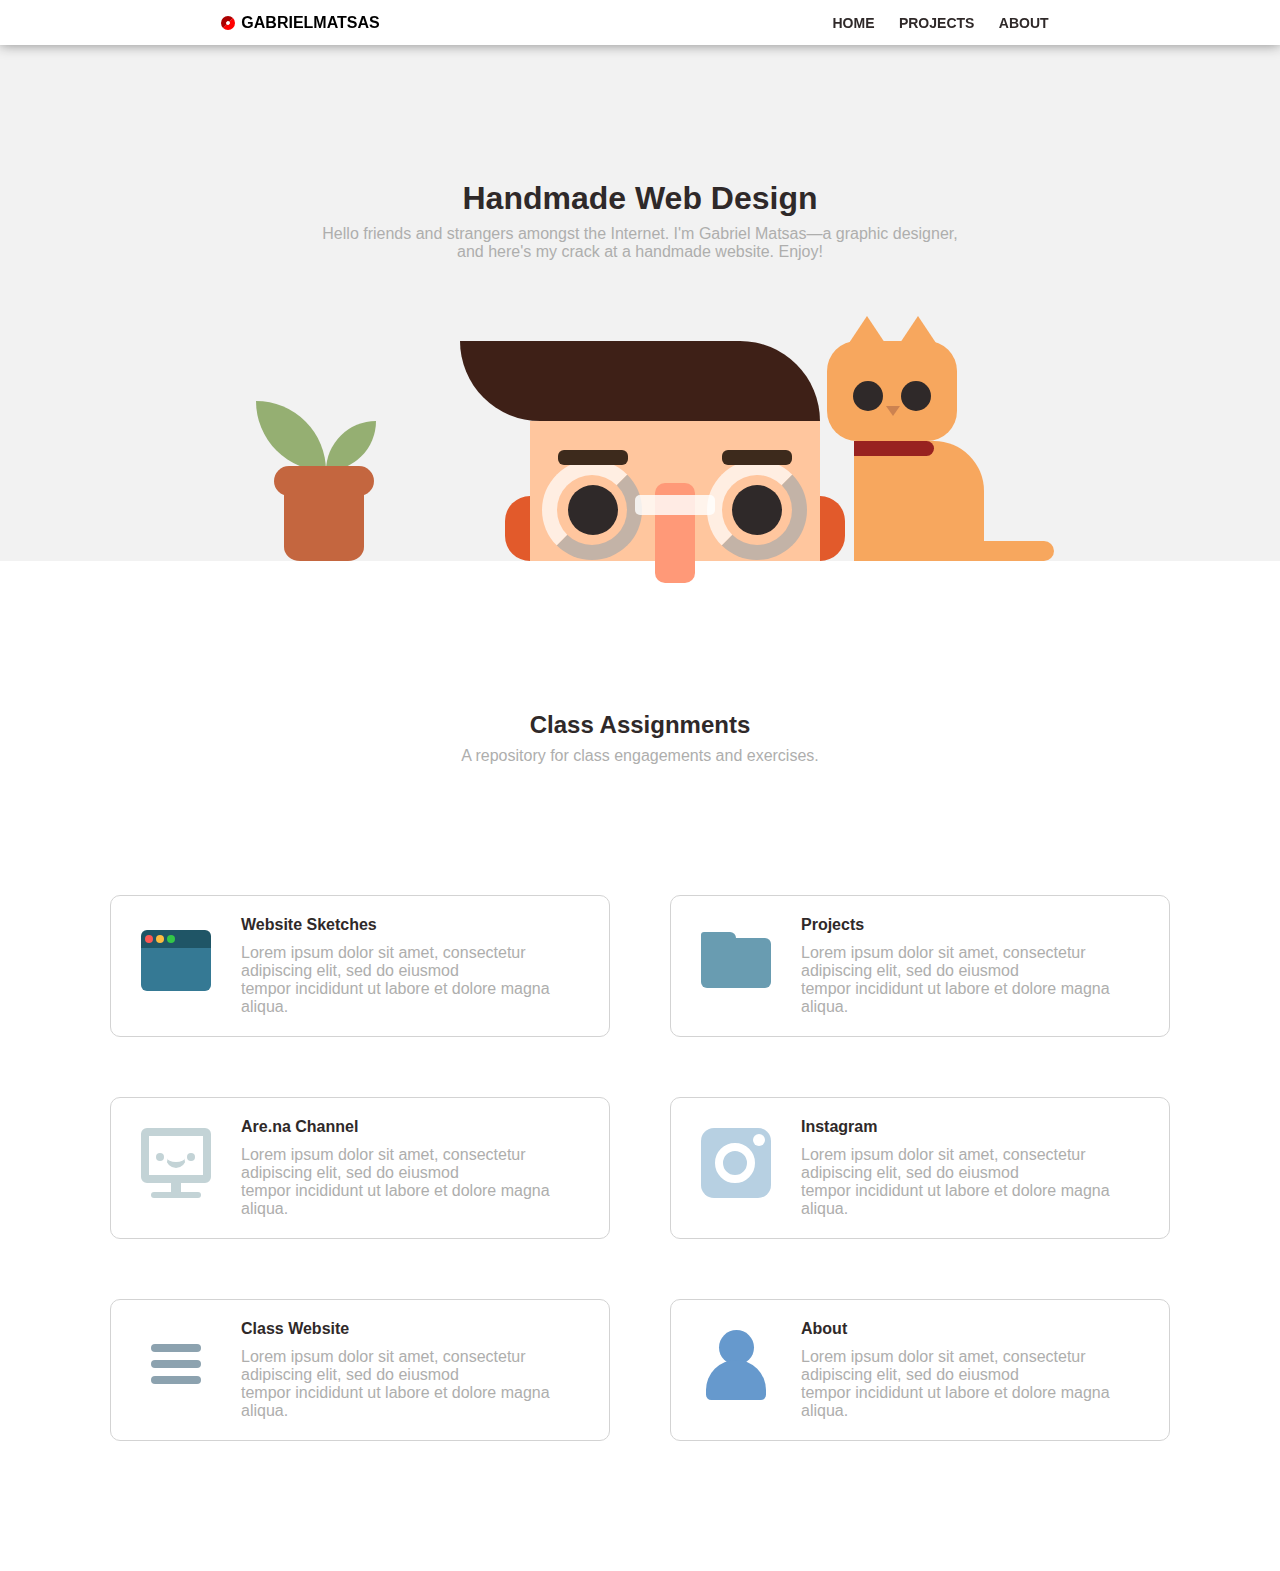
==== commit ad1bfe76: "finishing assignments" ====
--- a/index.html
+++ b/index.html
@@ -27,8 +27,8 @@
     <div class="websitetop">
         <div class="websiteheader"><h1>Handmade Web Design</h1></div>
         
-        <div class="websiteheadersubtitle"><p>Sed ut perspiciatis unde omnis iste natus error sit voluptatem accusantium 
-        <br>doloremque laudantium, totam rem aperiam, eaque.</p></div>
+        <div class="websiteheadersubtitle"><p>Hello friends and strangers amongst the Internet. I'm Gabriel Matsas—a graphic designer,
+        <br>and here's my crack at a handmade website. Enjoy!</p></div>
         
         <div class="websitebanner">
             <div class="leftbox">
@@ -73,7 +73,7 @@
         
         <div class="assignmentsheader"><h2>Class Assignments</h2></div>
         
-        <div class="assignmentsheadersubtitle"><p>Et quasi architecto beatae vitae dicta sunt explicabo.</p></div>
+        <div class="assignmentsheadersubtitle"><p>A repository for class engagements and exercises.</p></div>
         
     </div>
         
@@ -82,38 +82,53 @@
 
   
                 <div class="assignmentblock">
+                    <a href="#" target="_blank">
                     <div class="assignmentlogo">
                         <div class="websitelogo">
                             <div class="close"></div>    
                             <div class="minimize"></div>
                             <div class="maximize"></div></div></div>
+                    </a>
                     <div class="desc">
                         <h3>Website Sketches</h3>
                         <p>Lorem ipsum dolor sit amet, consectetur adipiscing elit, sed do eiusmod<br>tempor incididunt ut labore et dolore magna aliqua.</p></div>
                 </div>
                 <div class="assignmentblock">
+                    <a href="#" target="_blank">
                     <div class="assignmentlogo">
                         <div class="folder"></div>
                     </div>
+                    </a>
                     <div class="desc">
-                        <h3>Independent Studies</h3>
+                        <h3>Projects</h3>
                         <p>Lorem ipsum dolor sit amet, consectetur adipiscing elit, sed do eiusmod<br>tempor incididunt ut labore et dolore magna aliqua.</p></div>
                 </div>
         
         
     
                 <div class="assignmentblock">
-                    <div class="assignmentlogo"></div>
+                    <a href="https://www.are.na/gabriel-matsas/" target="_blank">
+                    <div class="assignmentlogo">
+                        <div class="computerbody"></div>
+                        <div class="computerstem"></div>
+                        <div class="computerbase"></div>
+                        <div class="seye1"></div>
+                        <div class="seye2"></div>
+                        <div class="smiley"></div>
+                    </div>
+                    </a>
                     <div class="desc">
                         <h3>Are.na Channel</h3>
                         <p>Lorem ipsum dolor sit amet, consectetur adipiscing elit, sed do eiusmod<br>tempor incididunt ut labore et dolore magna aliqua.</p></div>
                 </div>
                 <div class="assignmentblock">
+                    <a href="https://www.instagram.com/gabrielmatsas/" target="_blank">
                     <div class="assignmentlogo">
                         <div class="instagramlogo">
                             <div class="lenscircle"></div>    <div class="flash"></div>
                         </div>
                     </div>
+                    </a>
                     <div class="desc">
                         <h3>Instagram</h3>
                         <p>Lorem ipsum dolor sit amet, consectetur adipiscing elit, sed do eiusmod<br>tempor incididunt ut labore et dolore magna aliqua.</p></div>
@@ -122,20 +137,24 @@
      
            
                 <div class="assignmentblock">
+                    <a href="https://handmade-web.net/fall20/index.html#" target="_blank">
                     <div class="assignmentlogo">
                         <div class="burger1"></div>    
                         <div class="burger2"></div>
                         <div class="burger3"></div>
                     </div>
+                    </a>
                     <div class="desc">
                         <h3>Class Website</h3>
                         <p>Lorem ipsum dolor sit amet, consectetur adipiscing elit, sed do eiusmod<br>tempor incididunt ut labore et dolore magna aliqua.</p></div>
                 </div>
                 <div class="assignmentblock">
+                    <a href="#" target="_blank">
                     <div class="assignmentlogo">
                             <div class="personhead"></div>   
                             <div class="personbody"></div>
                     </div>
+                    </a>
                     <div class="desc">
                         <h3>About</h3>
                         <p>Lorem ipsum dolor sit amet, consectetur adipiscing elit, sed do eiusmod<br>tempor incididunt ut labore et dolore magna aliqua.</p></div>
--- a/styles.css
+++ b/styles.css
@@ -465,7 +465,7 @@
 
 .assignmentlogo {
     margin-right: 20px;
-    background-color: aqua;
+    margin-top: 10px;
     min-width: 70px;
     min-height: 70px;
     max-height: 70px;
@@ -480,7 +480,7 @@
     height: 50px;
     margin-top: 12px;
     position: absolute;
-    background-color: #708090;
+    background-color: #699cb1;
     border-radius: 0 6px 6px 6px;
 }
 
@@ -489,7 +489,7 @@
     width: 50%;
     height: 6px;
     border-radius: 10px 20px 0 0;
-    background-color: #708090;
+    background-color: #699cb1;
     position: absolute;
     top: -6px;
     left: 0px;
@@ -500,7 +500,7 @@
     height: 55px;
     margin-top: 10px;
     position: absolute;
-    background-color: #708090;
+    background-color: #357994;
     border-radius: 6px 6px 6px 6px;
 }
 
@@ -509,7 +509,7 @@
     width: 70px;
     height: 18px;
     border-radius: 6px 6px 0 0;
-    background-color: #323639;
+    background-color: #1f5566;
     position: absolute;
     top: -6px;
     left: 0px;
@@ -549,7 +549,7 @@
     width: 70px;
     height: 70px;
     position: absolute;
-    background-color: #708090;
+    background-color: #b7d0e2;
     border-radius: 13px 13px 13px 13px;
 }
 
@@ -558,7 +558,7 @@
     height: 40px;
     border-radius: 50%;
     position: absolute;
-    background-color: #708090;
+    background-color: #b7d0e2;
     left: 14px;
     top: 15px;
     border: 8px solid white;
@@ -579,7 +579,7 @@
     height: 35px;
     margin-left: 18px;
     position: absolute;
-    background-color: #708090;
+    background-color: #6699cd;
     border-radius: 50%;
 }
 
@@ -589,33 +589,96 @@
     margin-top: 30px;
     margin-left: 5px;
     position: absolute;
-    background-color: #708090;
+    background-color: #6699cd;
     border-radius: 35px 35px 6px 6px;
 }
 
 .burger1 {
-    width: 70px;
-    height: 10px;
-    position: absolute;
-    background-color: #708090;
+    width: 50px;
+    height: 8px;
+    margin-left: 10px;
+    position: absolute;
+    background-color: #8ca2af;
     border-radius: 20px;
-    margin-top: 10px;
+    margin-top: 14px;
 }
 
 .burger2 {
-    width: 70px;
-    height: 10px;
-    position: absolute;
-    background-color: #708090;
+    width: 50px;
+    height: 8px;
+    margin-left: 10px;
+    position: absolute;
+    background-color: #8ca2af;
     border-radius: 20px;
     margin-top: 30px;
 }
 
 .burger3 {
-    width: 70px;
-    height: 10px;
-    position: absolute;
-    background-color: #708090;
+    width: 50px;
+    height: 8px;
+    margin-left: 10px;
+    position: absolute;
+    background-color: #8ca2af;
     border-radius: 20px;
+    margin-top: 46px;
+}
+
+.computerbody {
+    width: 70px;
+    height: 55px;
+    margin-top: 0px;
+    position: absolute;
+    background-color: transparent;
+    border: 8px solid #c3d3d6;
+    border-radius: 6px;
+}
+
+.computerstem {
+    width: 10px;
+    height: 20px;
+    margin-left: 30px;
     margin-top: 50px;
+    position: absolute;
+    background-color: #c3d3d6;
+}
+
+.computerbase {
+    width: 50px;
+    height: 6px;
+    margin-left: 10px;
+    margin-top: 64px;
+    position: absolute;
+    background-color: #c3d3d6;
+    border-radius: 6px;
+}
+
+.seye1 {
+    width: 8px;
+    height: 8px;
+    margin-left: 15px;
+    margin-top: 25px;
+    border-radius: 50%;
+    position: absolute;
+    background-color: #c3d3d6;
+}
+
+.seye2 {
+    width: 8px;
+    height: 8px;
+    margin-left: 46px;
+    margin-top: 25px;
+    border-radius: 50%;
+    position: absolute;
+    background-color: #c3d3d6;
+}
+
+.smiley {
+    width: 20px;
+    height: 20px;
+    margin-top: 20px;
+    margin-left: 25px;
+    position: absolute;
+    border: 1px solid transparent;
+    border-radius: 50%;
+    border-bottom: 6px solid #c3d3d6;
 }